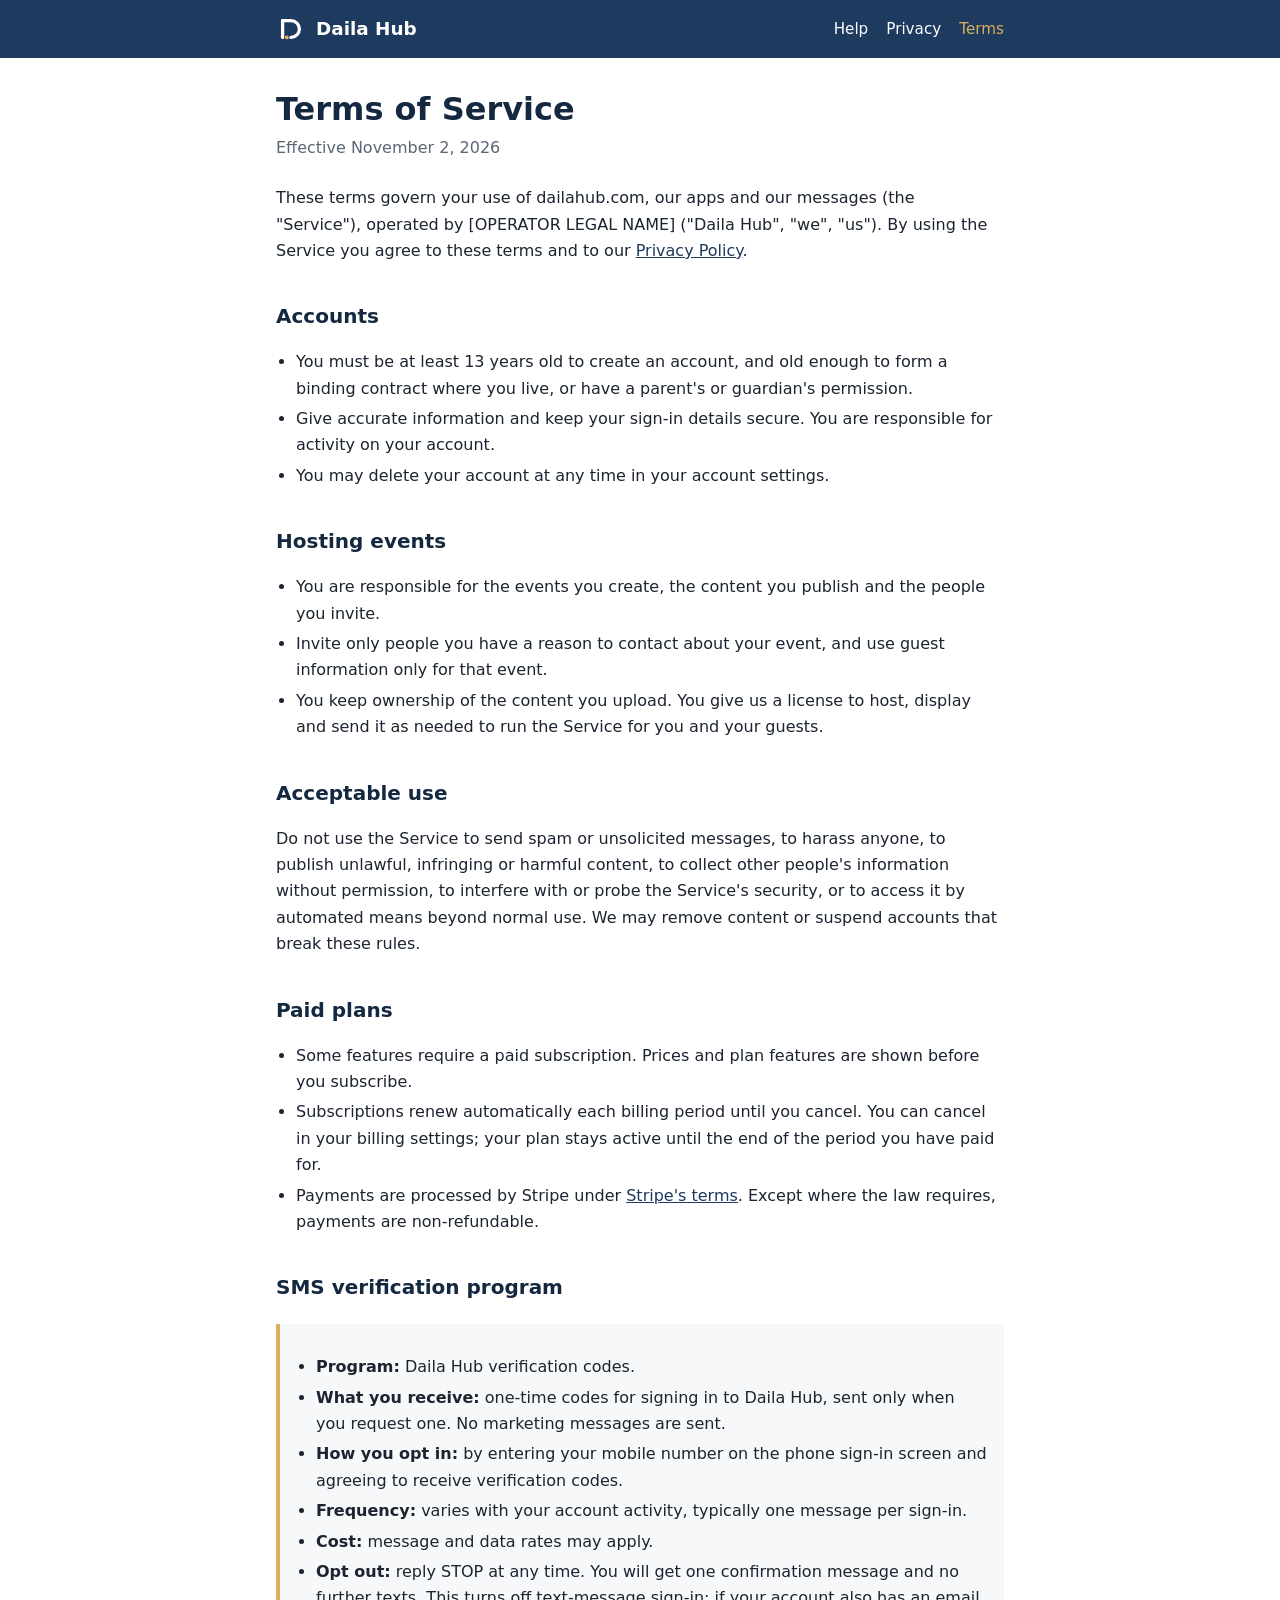
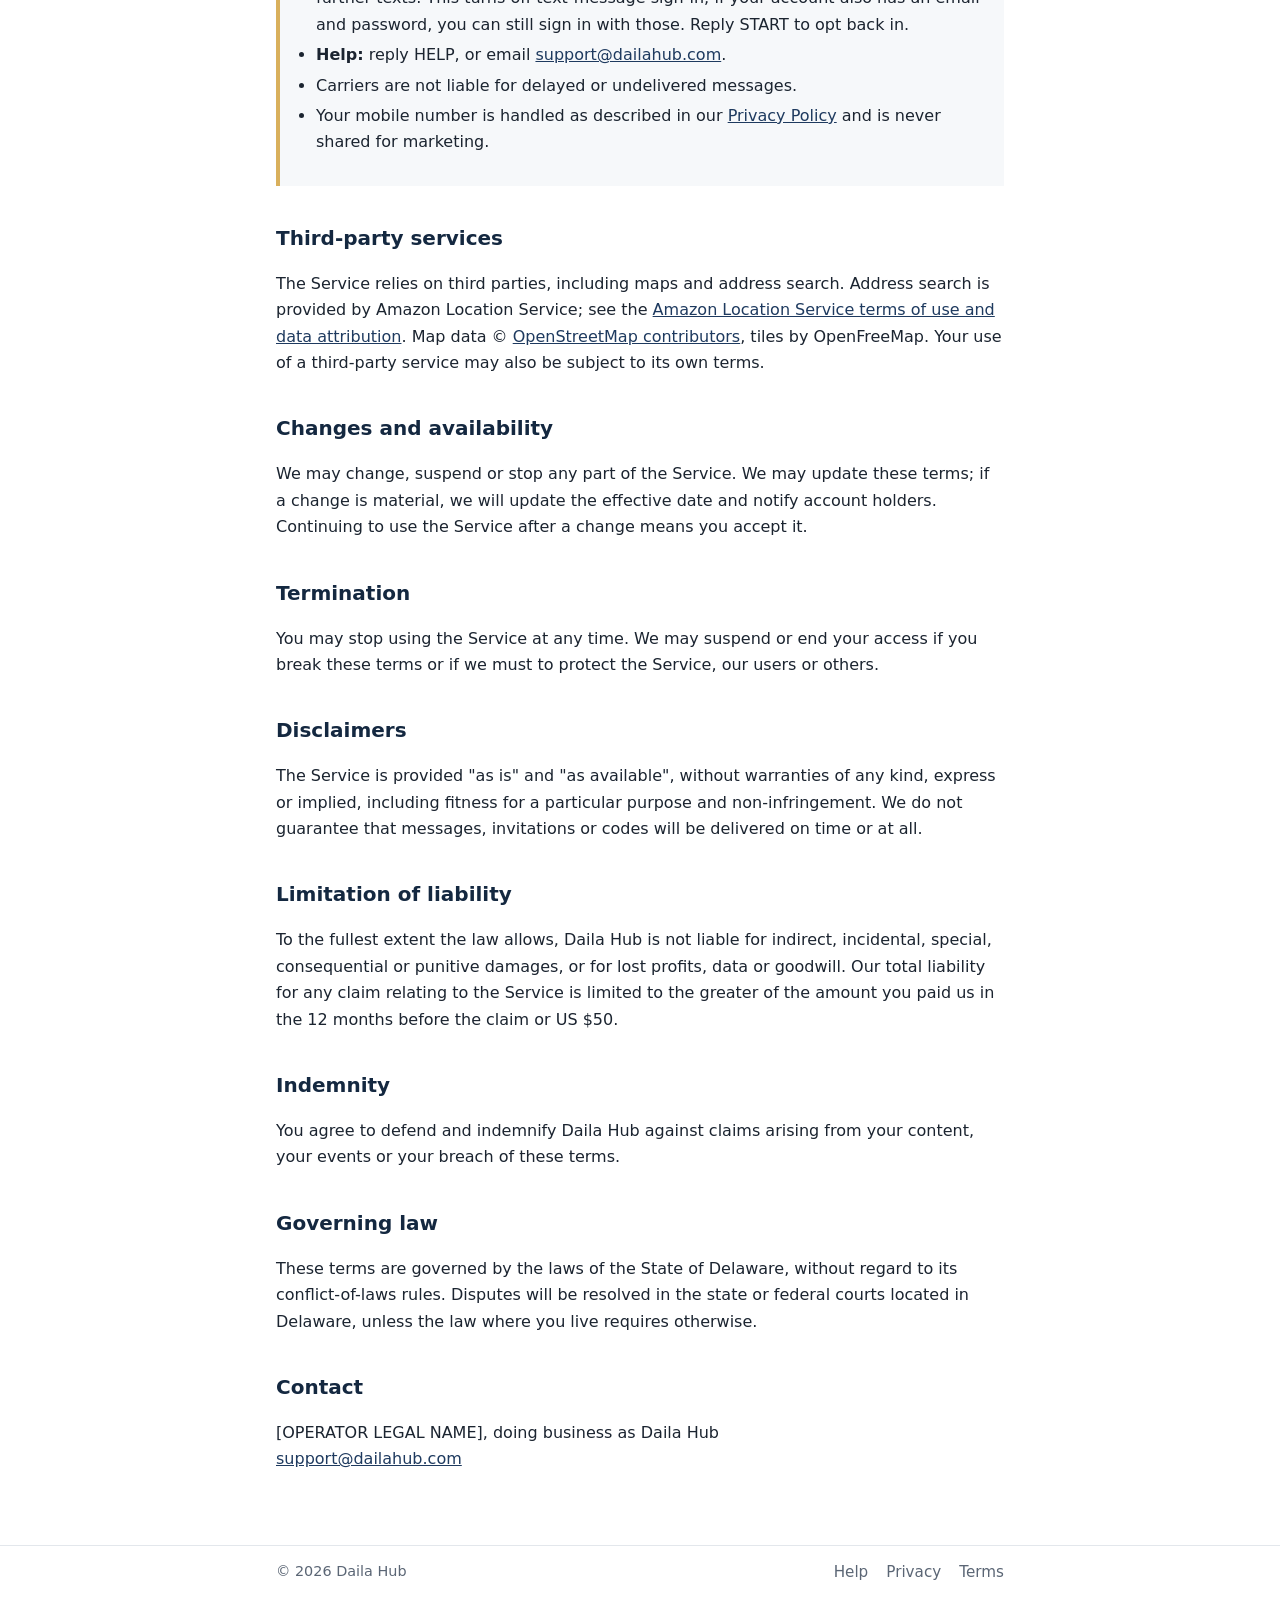
==== terms/index.html @ 1476de11 "initial commit" ====
<!doctype html>
<html lang="en">
<head>
  <meta charset="utf-8">
  <meta name="viewport" content="width=device-width, initial-scale=1">
  <title>Terms of Service | Daila Hub</title>
  <meta name="description" content="The terms for using Daila Hub, including the SMS verification program.">
  <link rel="icon" href="/favicon.svg" type="image/svg+xml">
  <link rel="stylesheet" href="/styles.css">
</head>
<body>
  <header>
    <div class="bar">
      <a class="brand" href="/"><img src="/favicon.svg" alt="">Daila Hub</a>
      <nav>
        <a href="/help/">Help</a>
        <a href="/privacy/">Privacy</a>
        <a href="/terms/" aria-current="page">Terms</a>
      </nav>
    </div>
  </header>
  <main>
    <h1>Terms of Service</h1>
    <p class="updated">Effective November 2, 2026</p>

    <p>These terms govern your use of dailahub.com, our apps and our messages (the "Service"), operated by [OPERATOR LEGAL NAME] ("Daila Hub", "we", "us"). By using the Service you agree to these terms and to our <a href="/privacy/">Privacy Policy</a>.</p>

    <h2>Accounts</h2>
    <ul>
      <li>You must be at least 13 years old to create an account, and old enough to form a binding contract where you live, or have a parent's or guardian's permission.</li>
      <li>Give accurate information and keep your sign-in details secure. You are responsible for activity on your account.</li>
      <li>You may delete your account at any time in your account settings.</li>
    </ul>

    <h2>Hosting events</h2>
    <ul>
      <li>You are responsible for the events you create, the content you publish and the people you invite.</li>
      <li>Invite only people you have a reason to contact about your event, and use guest information only for that event.</li>
      <li>You keep ownership of the content you upload. You give us a license to host, display and send it as needed to run the Service for you and your guests.</li>
    </ul>

    <h2>Acceptable use</h2>
    <p>Do not use the Service to send spam or unsolicited messages, to harass anyone, to publish unlawful, infringing or harmful content, to collect other people's information without permission, to interfere with or probe the Service's security, or to access it by automated means beyond normal use. We may remove content or suspend accounts that break these rules.</p>

    <h2>Paid plans</h2>
    <ul>
      <li>Some features require a paid subscription. Prices and plan features are shown before you subscribe.</li>
      <li>Subscriptions renew automatically each billing period until you cancel. You can cancel in your billing settings; your plan stays active until the end of the period you have paid for.</li>
      <li>Payments are processed by Stripe under <a href="https://stripe.com/legal/ssa">Stripe's terms</a>. Except where the law requires, payments are non-refundable.</li>
    </ul>

    <h2 id="sms">SMS verification program</h2>
    <div class="callout">
      <ul>
        <li><strong>Program:</strong> Daila Hub verification codes.</li>
        <li><strong>What you receive:</strong> one-time codes for signing in to Daila Hub, sent only when you request one. No marketing messages are sent.</li>
        <li><strong>How you opt in:</strong> by entering your mobile number on the phone sign-in screen and agreeing to receive verification codes.</li>
        <li><strong>Frequency:</strong> varies with your account activity, typically one message per sign-in.</li>
        <li><strong>Cost:</strong> message and data rates may apply.</li>
        <li><strong>Opt out:</strong> reply STOP at any time. You will get one confirmation message and no further texts. This turns off text-message sign-in; if your account also has an email and password, you can still sign in with those. Reply START to opt back in.</li>
        <li><strong>Help:</strong> reply HELP, or email <a href="mailto:support@dailahub.com">support@dailahub.com</a>.</li>
        <li>Carriers are not liable for delayed or undelivered messages.</li>
        <li>Your mobile number is handled as described in our <a href="/privacy/#sms-privacy">Privacy Policy</a> and is never shared for marketing.</li>
      </ul>
    </div>

    <h2>Third-party services</h2>
    <p>The Service relies on third parties, including maps and address search. Address search is provided by Amazon Location Service; see the <a href="https://docs.aws.amazon.com/location/latest/developerguide/data-attribution.html">Amazon Location Service terms of use and data attribution</a>. Map data &copy; <a href="https://www.openstreetmap.org/copyright">OpenStreetMap contributors</a>, tiles by OpenFreeMap. Your use of a third-party service may also be subject to its own terms.</p>

    <h2>Changes and availability</h2>
    <p>We may change, suspend or stop any part of the Service. We may update these terms; if a change is material, we will update the effective date and notify account holders. Continuing to use the Service after a change means you accept it.</p>

    <h2>Termination</h2>
    <p>You may stop using the Service at any time. We may suspend or end your access if you break these terms or if we must to protect the Service, our users or others.</p>

    <h2>Disclaimers</h2>
    <p>The Service is provided "as is" and "as available", without warranties of any kind, express or implied, including fitness for a particular purpose and non-infringement. We do not guarantee that messages, invitations or codes will be delivered on time or at all.</p>

    <h2>Limitation of liability</h2>
    <p>To the fullest extent the law allows, Daila Hub is not liable for indirect, incidental, special, consequential or punitive damages, or for lost profits, data or goodwill. Our total liability for any claim relating to the Service is limited to the greater of the amount you paid us in the 12 months before the claim or US $50.</p>

    <h2>Indemnity</h2>
    <p>You agree to defend and indemnify Daila Hub against claims arising from your content, your events or your breach of these terms.</p>

    <h2>Governing law</h2>
    <p>These terms are governed by the laws of the State of Delaware, without regard to its conflict-of-laws rules. Disputes will be resolved in the state or federal courts located in Delaware, unless the law where you live requires otherwise.</p>

    <h2>Contact</h2>
    <p>[OPERATOR LEGAL NAME], doing business as Daila Hub<br><a href="mailto:support@dailahub.com">support@dailahub.com</a></p>
  </main>
  <footer>
    <div class="bar">
      <span>&copy; 2026 Daila Hub</span>
      <nav>
        <a href="/help/">Help</a>
        <a href="/privacy/">Privacy</a>
        <a href="/terms/">Terms</a>
      </nav>
    </div>
  </footer>
</body>
</html>
---- styles.css ----
:root {
  --navy: #1E3A5F;
  --navy-deep: #142840;
  --gold: #D9B05C;
  --gold-ink: #8A6A22;
  --ink: #1B2430;
  --muted: #5B6675;
  --line: #E3E7EC;
  --bg: #FFFFFF;
  --bg-soft: #F6F8FA;
}

* { box-sizing: border-box; }

body {
  margin: 0;
  background: var(--bg);
  color: var(--ink);
  font: 16px/1.65 system-ui, -apple-system, "Segoe UI", Roboto, Helvetica, Arial, sans-serif;
}

a { color: var(--navy); }
a:hover { color: var(--gold-ink); }

header {
  background: var(--navy);
  color: #fff;
}

.bar {
  max-width: 760px;
  margin: 0 auto;
  padding: 14px 16px;
  display: flex;
  align-items: center;
  justify-content: space-between;
  gap: 16px;
  flex-wrap: wrap;
}

.brand {
  display: flex;
  align-items: center;
  gap: 10px;
  color: #fff;
  text-decoration: none;
  font-weight: 700;
  font-size: 1.15rem;
}
.brand:hover { color: #fff; }
.brand img { width: 30px; height: 30px; }

nav { display: flex; gap: 18px; flex-wrap: wrap; }
nav a { color: #fff; text-decoration: none; font-size: 0.95rem; }
nav a:hover, nav a[aria-current="page"] { color: var(--gold); }

main {
  max-width: 760px;
  margin: 0 auto;
  padding: 32px 16px 56px;
}

h1 { font-size: 2rem; line-height: 1.2; margin: 0 0 6px; color: var(--navy-deep); }
h2 { font-size: 1.25rem; margin: 36px 0 8px; color: var(--navy-deep); }
h3 { font-size: 1.05rem; margin: 22px 0 6px; }

.updated { color: var(--muted); margin: 0 0 24px; }

.callout {
  background: var(--bg-soft);
  border-left: 4px solid var(--gold);
  padding: 14px 16px;
  margin: 20px 0;
}

.hero { padding: 24px 0 8px; }
.hero p { font-size: 1.15rem; color: var(--muted); max-width: 36em; }

ul { padding-left: 1.25em; }
li { margin: 4px 0; }

table { width: 100%; border-collapse: collapse; margin: 12px 0; font-size: 0.95rem; }
th, td { text-align: left; vertical-align: top; padding: 8px 10px; border-bottom: 1px solid var(--line); }
th { background: var(--bg-soft); }
.table-wrap { overflow-x: auto; }

footer {
  border-top: 1px solid var(--line);
  color: var(--muted);
  font-size: 0.9rem;
}
footer .bar { justify-content: space-between; }
footer a { color: var(--muted); }
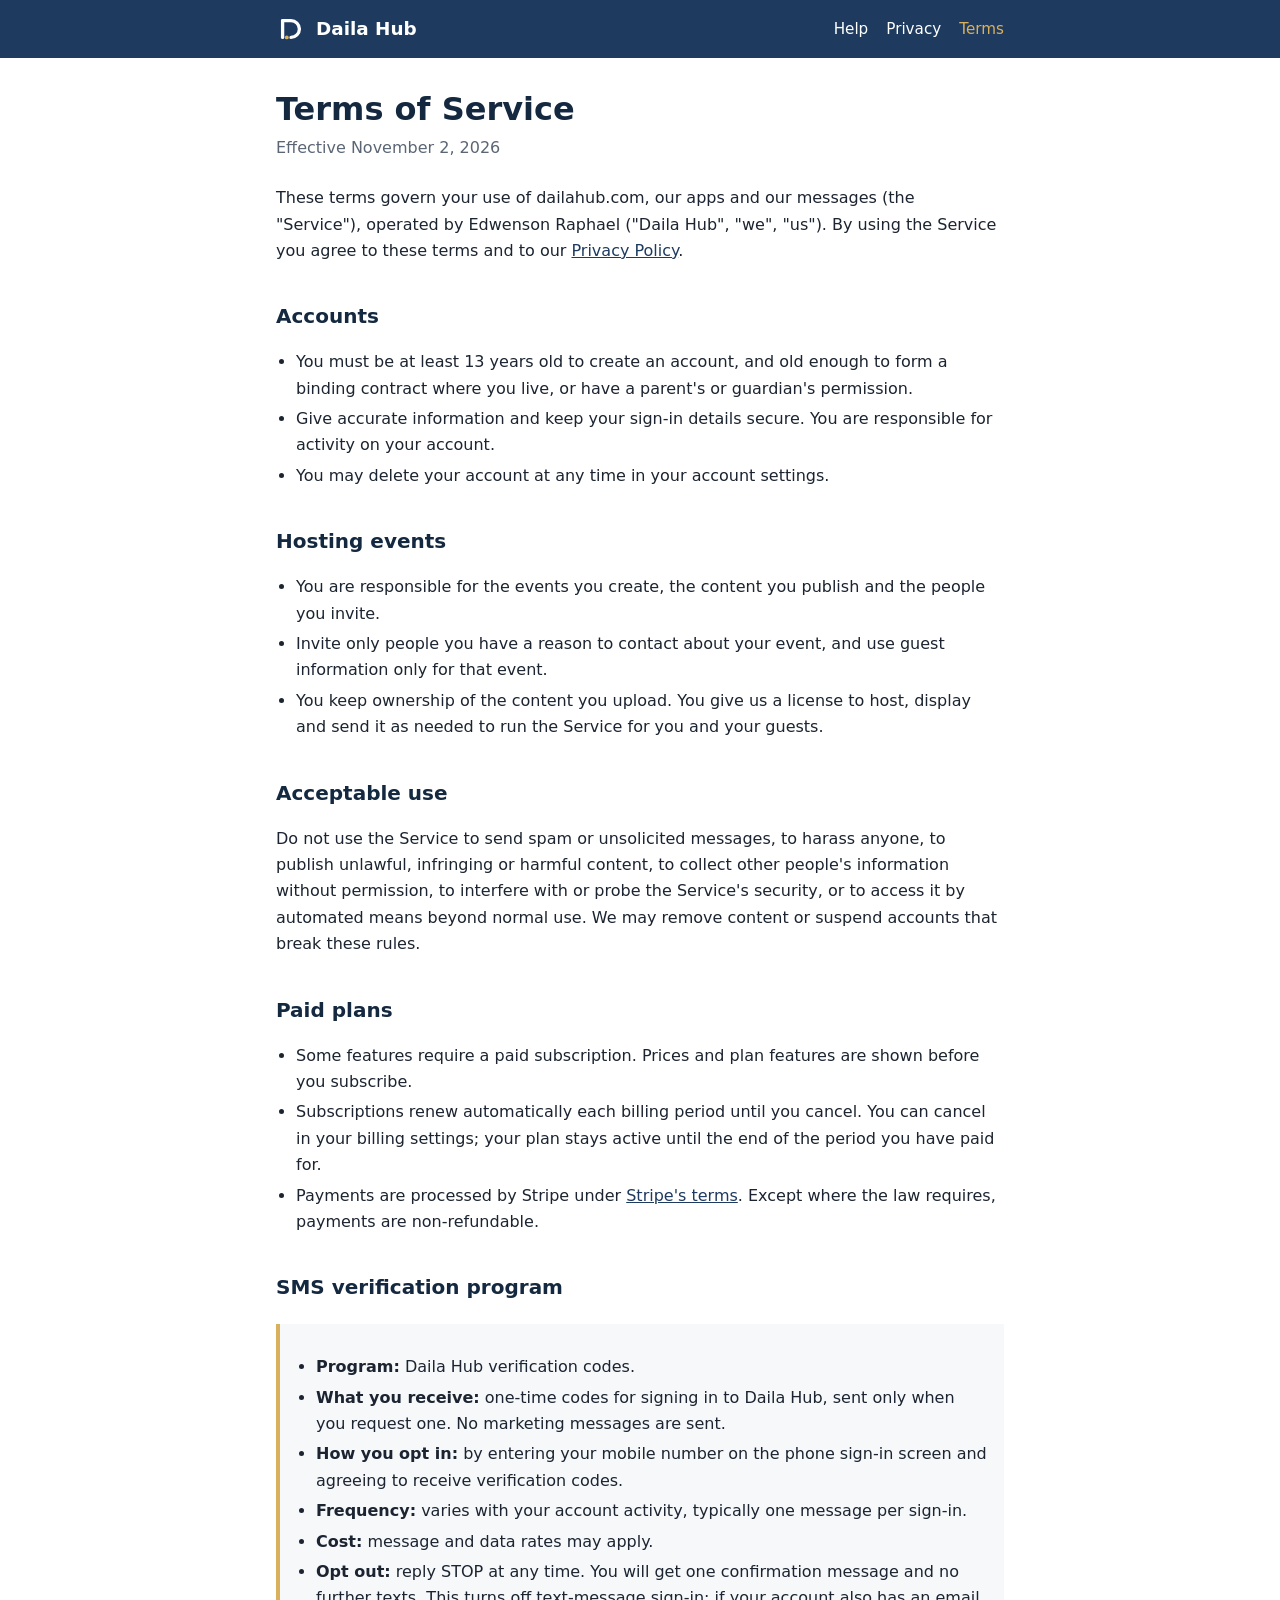
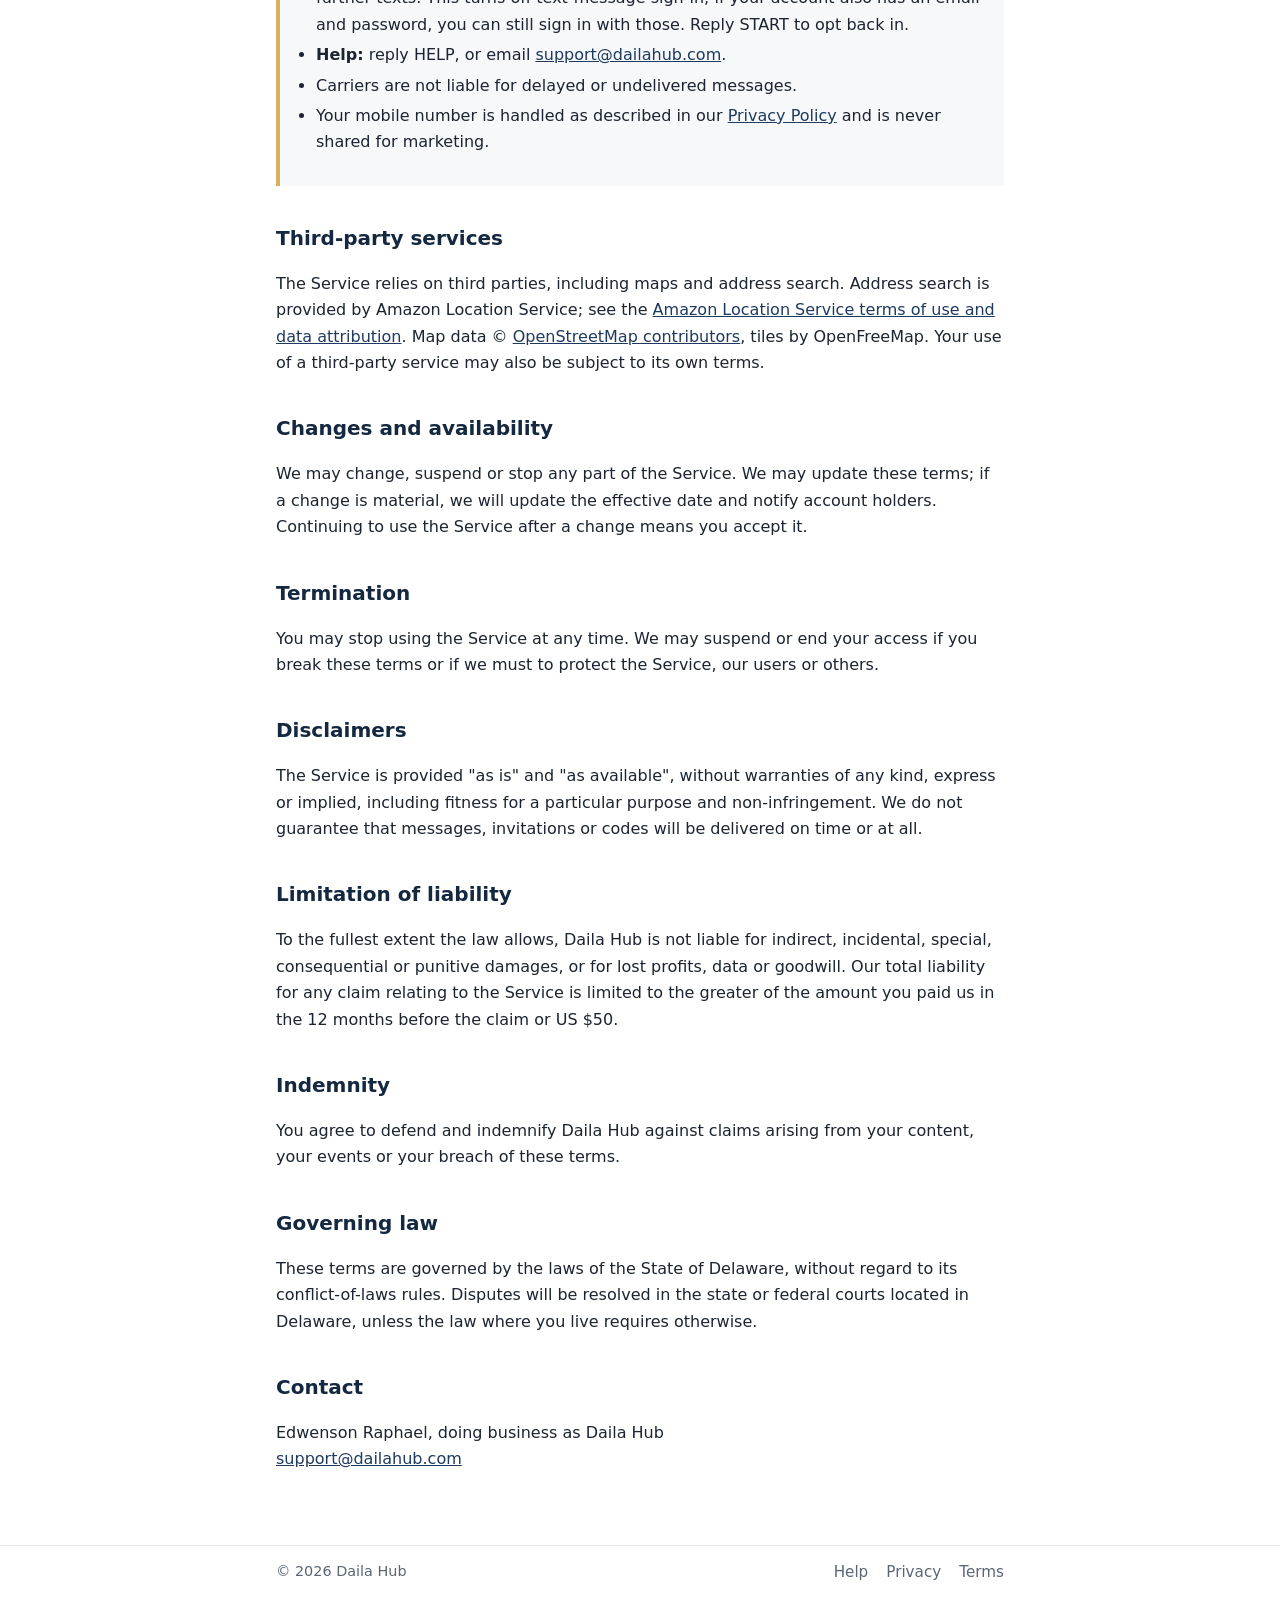
==== commit 147af7cb: "Update operator name in terms of service" ====
--- a/terms/index.html
+++ b/terms/index.html
@@ -23,7 +23,7 @@
     <h1>Terms of Service</h1>
     <p class="updated">Effective November 2, 2026</p>
 
-    <p>These terms govern your use of dailahub.com, our apps and our messages (the "Service"), operated by [OPERATOR LEGAL NAME] ("Daila Hub", "we", "us"). By using the Service you agree to these terms and to our <a href="/privacy/">Privacy Policy</a>.</p>
+    <p>These terms govern your use of dailahub.com, our apps and our messages (the "Service"), operated by Edwenson Raphael ("Daila Hub", "we", "us"). By using the Service you agree to these terms and to our <a href="/privacy/">Privacy Policy</a>.</p>
 
     <h2>Accounts</h2>
     <ul>
@@ -86,7 +86,7 @@
     <p>These terms are governed by the laws of the State of Delaware, without regard to its conflict-of-laws rules. Disputes will be resolved in the state or federal courts located in Delaware, unless the law where you live requires otherwise.</p>
 
     <h2>Contact</h2>
-    <p>[OPERATOR LEGAL NAME], doing business as Daila Hub<br><a href="mailto:support@dailahub.com">support@dailahub.com</a></p>
+    <p>Edwenson Raphael, doing business as Daila Hub<br><a href="mailto:support@dailahub.com">support@dailahub.com</a></p>
   </main>
   <footer>
     <div class="bar">
